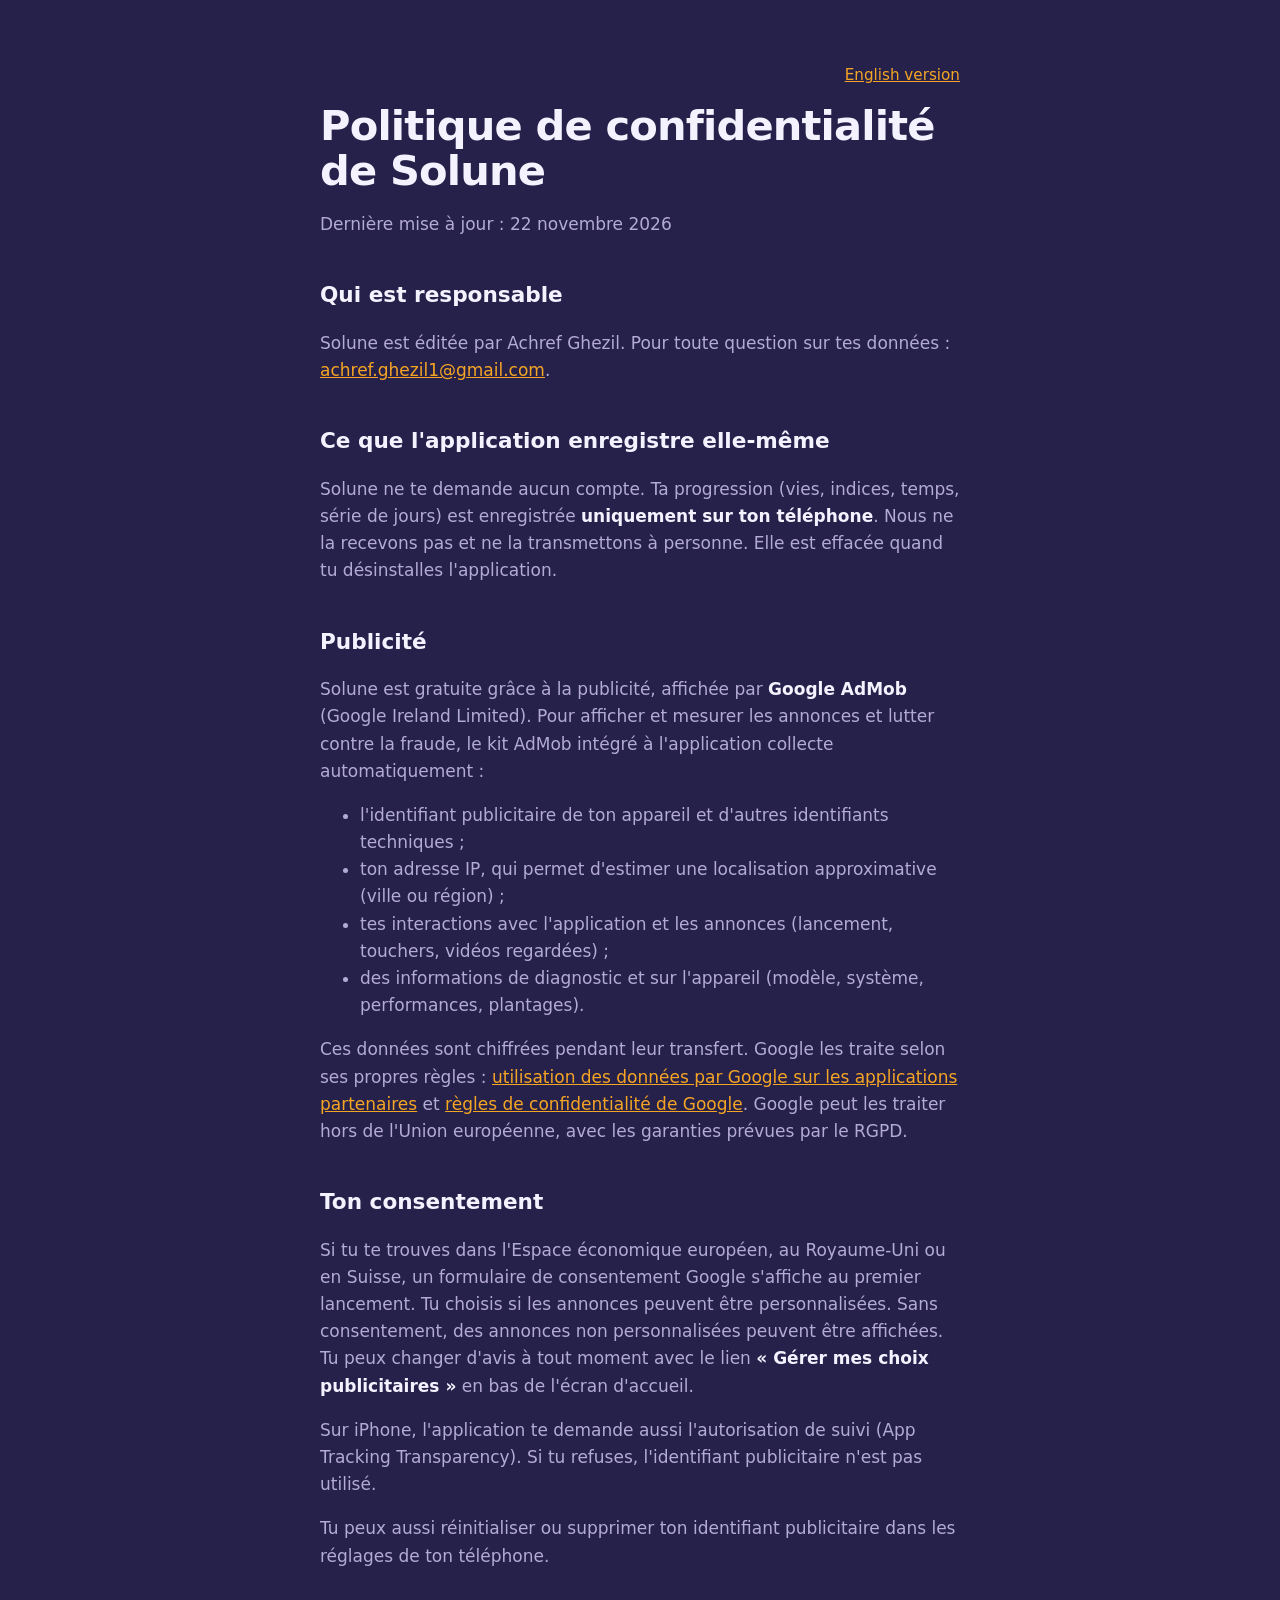
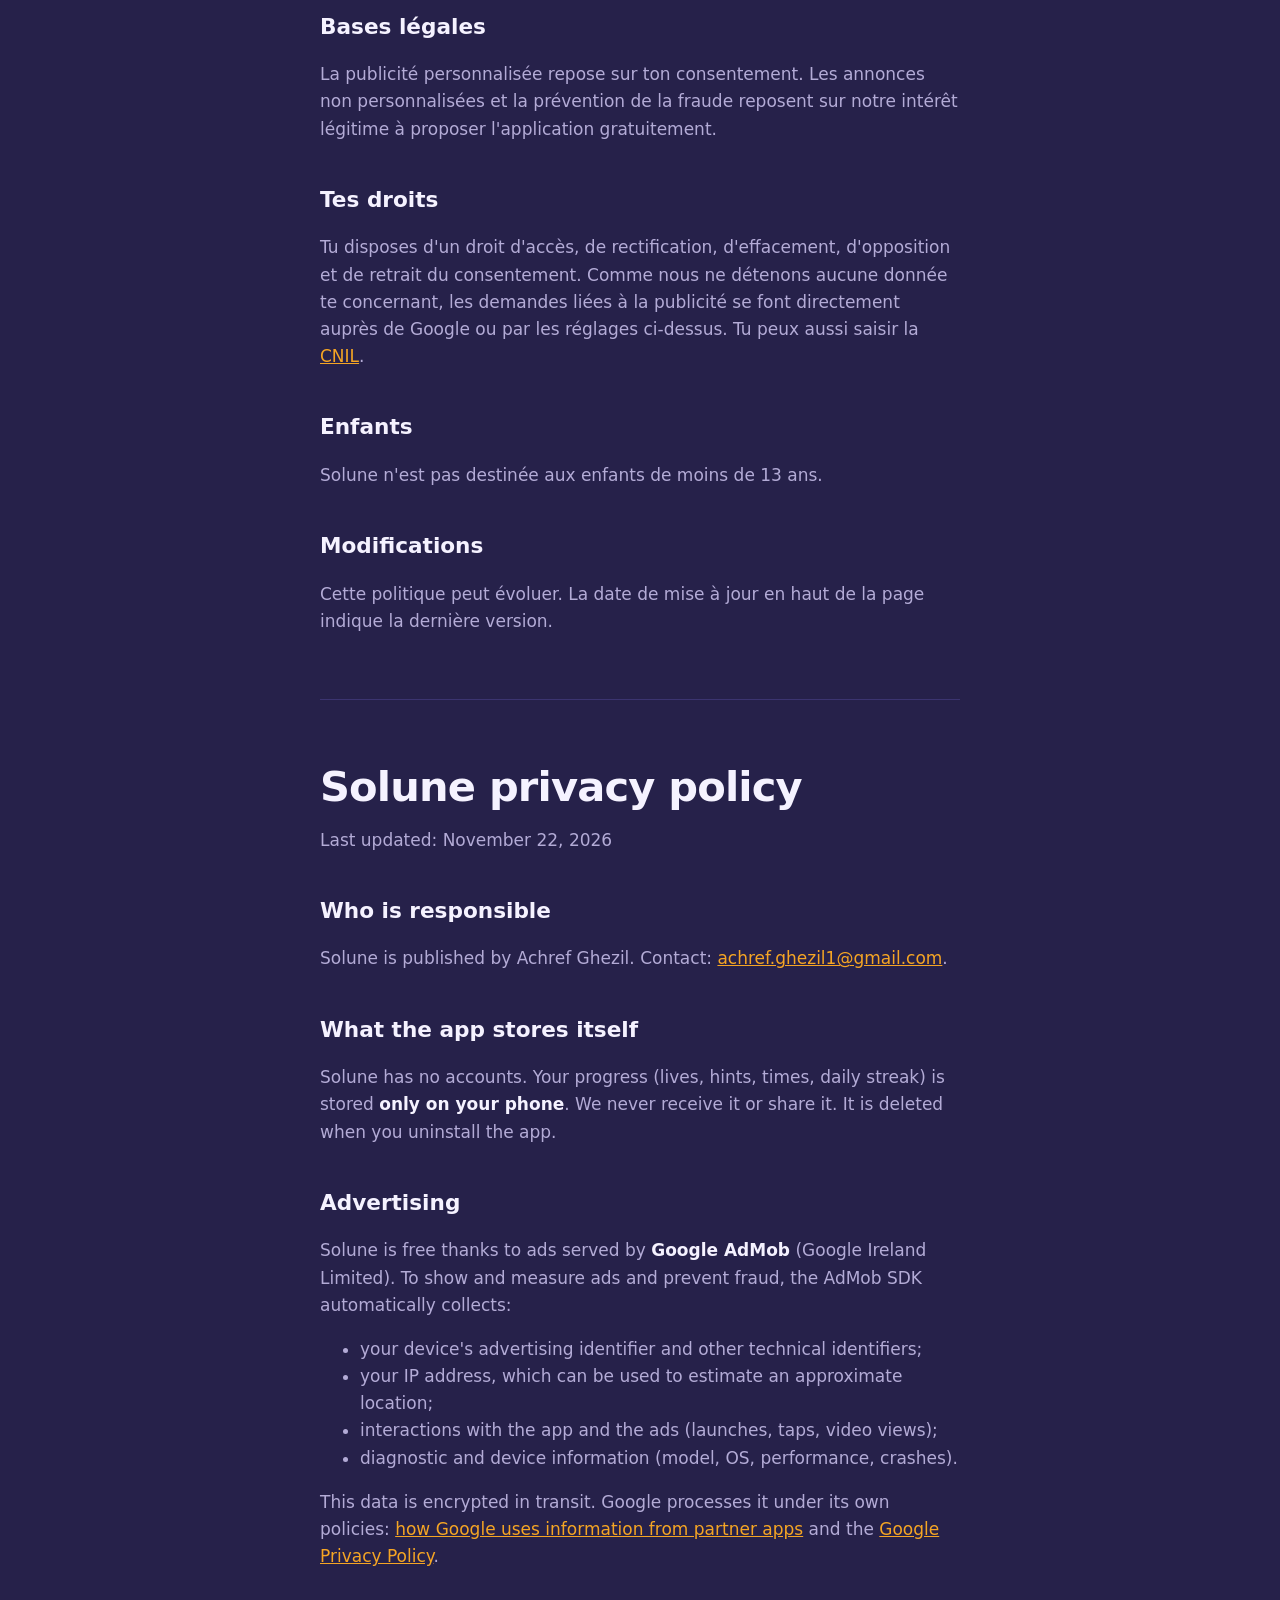
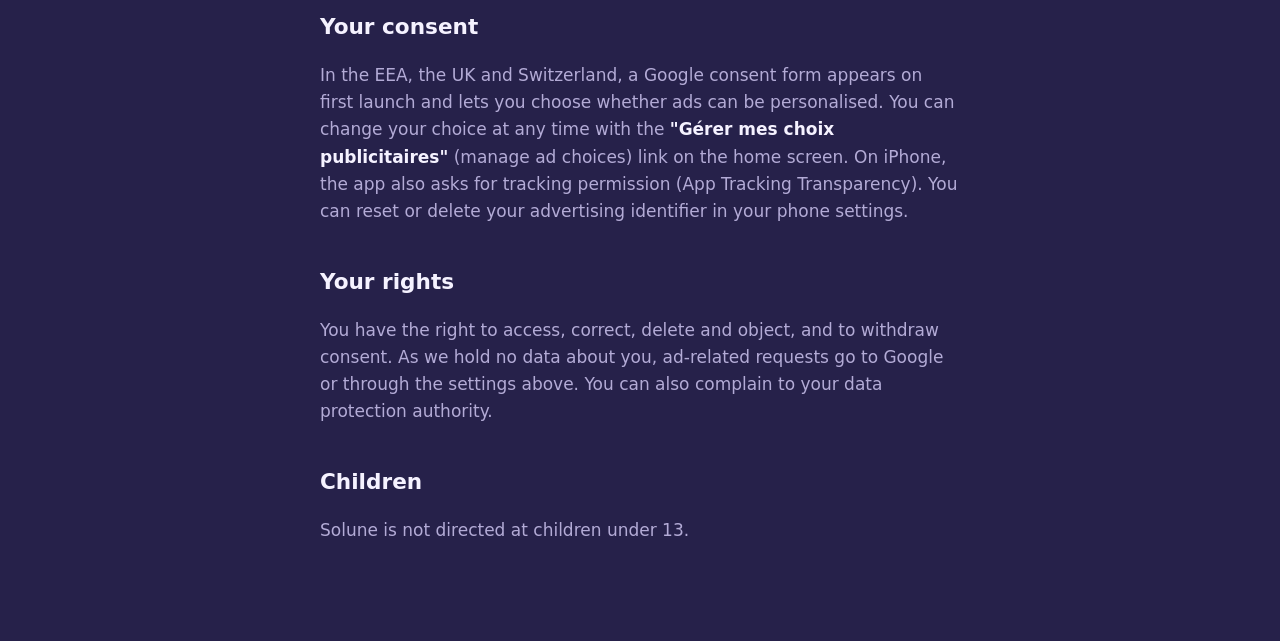
==== privacy.html @ 43195284 "Add files via upload" ====
<!doctype html>
<html lang="fr">
<head>
  <meta charset="utf-8">
  <meta name="viewport" content="width=device-width, initial-scale=1">
  <title>Solune, politique de confidentialité</title>
  <link rel="icon" href="favicon.png">
  <link rel="stylesheet" href="style.css">
</head>
<body>
<main>
  <p class="lang"><a href="#english">English version</a></p>
  <h1>Politique de confidentialité de Solune</h1>
  <p>Dernière mise à jour : 22 novembre 2026</p>

  <h2>Qui est responsable</h2>
  <p>Solune est éditée par Achref Ghezil.
    Pour toute question sur tes données : <a href="mailto:achref.ghezil1@gmail.com">achref.ghezil1@gmail.com</a>.</p>

  <h2>Ce que l'application enregistre elle-même</h2>
  <p>Solune ne te demande aucun compte. Ta progression (vies, indices, temps, série de jours) est enregistrée
    <strong>uniquement sur ton téléphone</strong>. Nous ne la recevons pas et ne la transmettons à personne.
    Elle est effacée quand tu désinstalles l'application.</p>

  <h2>Publicité</h2>
  <p>Solune est gratuite grâce à la publicité, affichée par <strong>Google AdMob</strong>
    (Google Ireland Limited). Pour afficher et mesurer les annonces et lutter contre la fraude,
    le kit AdMob intégré à l'application collecte automatiquement :</p>
  <ul>
    <li>l'identifiant publicitaire de ton appareil et d'autres identifiants techniques ;</li>
    <li>ton adresse IP, qui permet d'estimer une localisation approximative (ville ou région) ;</li>
    <li>tes interactions avec l'application et les annonces (lancement, touchers, vidéos regardées) ;</li>
    <li>des informations de diagnostic et sur l'appareil (modèle, système, performances, plantages).</li>
  </ul>
  <p>Ces données sont chiffrées pendant leur transfert. Google les traite selon ses propres règles :
    <a href="https://policies.google.com/technologies/partner-sites">utilisation des données par Google sur les applications partenaires</a>
    et <a href="https://policies.google.com/privacy">règles de confidentialité de Google</a>.
    Google peut les traiter hors de l'Union européenne, avec les garanties prévues par le RGPD.</p>

  <h2>Ton consentement</h2>
  <p>Si tu te trouves dans l'Espace économique européen, au Royaume-Uni ou en Suisse, un formulaire
    de consentement Google s'affiche au premier lancement. Tu choisis si les annonces peuvent être
    personnalisées. Sans consentement, des annonces non personnalisées peuvent être affichées.
    Tu peux changer d'avis à tout moment avec le lien <strong>« Gérer mes choix publicitaires »</strong>
    en bas de l'écran d'accueil.</p>
  <p>Sur iPhone, l'application te demande aussi l'autorisation de suivi (App Tracking Transparency).
    Si tu refuses, l'identifiant publicitaire n'est pas utilisé.</p>
  <p>Tu peux aussi réinitialiser ou supprimer ton identifiant publicitaire dans les réglages de ton téléphone.</p>

  <h2>Bases légales</h2>
  <p>La publicité personnalisée repose sur ton consentement. Les annonces non personnalisées et la
    prévention de la fraude reposent sur notre intérêt légitime à proposer l'application gratuitement.</p>

  <h2>Tes droits</h2>
  <p>Tu disposes d'un droit d'accès, de rectification, d'effacement, d'opposition et de retrait du
    consentement. Comme nous ne détenons aucune donnée te concernant, les demandes liées à la publicité
    se font directement auprès de Google ou par les réglages ci-dessus. Tu peux aussi saisir la
    <a href="https://www.cnil.fr/fr/plaintes">CNIL</a>.</p>

  <h2>Enfants</h2>
  <p>Solune n'est pas destinée aux enfants de moins de 13 ans.</p>

  <h2>Modifications</h2>
  <p>Cette politique peut évoluer. La date de mise à jour en haut de la page indique la dernière version.</p>

  <hr>

  <section id="english" lang="en">
    <h1>Solune privacy policy</h1>
    <p>Last updated: November 22, 2026</p>

    <h2>Who is responsible</h2>
    <p>Solune is published by Achref Ghezil.
      Contact: <a href="mailto:achref.ghezil1@gmail.com">achref.ghezil1@gmail.com</a>.</p>

    <h2>What the app stores itself</h2>
    <p>Solune has no accounts. Your progress (lives, hints, times, daily streak) is stored
      <strong>only on your phone</strong>. We never receive it or share it. It is deleted when you uninstall the app.</p>

    <h2>Advertising</h2>
    <p>Solune is free thanks to ads served by <strong>Google AdMob</strong> (Google Ireland Limited).
      To show and measure ads and prevent fraud, the AdMob SDK automatically collects:</p>
    <ul>
      <li>your device's advertising identifier and other technical identifiers;</li>
      <li>your IP address, which can be used to estimate an approximate location;</li>
      <li>interactions with the app and the ads (launches, taps, video views);</li>
      <li>diagnostic and device information (model, OS, performance, crashes).</li>
    </ul>
    <p>This data is encrypted in transit. Google processes it under its own policies:
      <a href="https://policies.google.com/technologies/partner-sites">how Google uses information from partner apps</a>
      and the <a href="https://policies.google.com/privacy">Google Privacy Policy</a>.</p>

    <h2>Your consent</h2>
    <p>In the EEA, the UK and Switzerland, a Google consent form appears on first launch and lets you choose
      whether ads can be personalised. You can change your choice at any time with the
      <strong>"Gérer mes choix publicitaires"</strong> (manage ad choices) link on the home screen.
      On iPhone, the app also asks for tracking permission (App Tracking Transparency).
      You can reset or delete your advertising identifier in your phone settings.</p>

    <h2>Your rights</h2>
    <p>You have the right to access, correct, delete and object, and to withdraw consent. As we hold no data about you,
      ad-related requests go to Google or through the settings above. You can also complain to your data protection authority.</p>

    <h2>Children</h2>
    <p>Solune is not directed at children under 13.</p>
  </section>
</main>
</body>
</html>
---- style.css ----
:root {
  --dusk: #26214a;
  --deep: #1a1636;
  --line: #3b3470;
  --paper: #f1eef8;
  --sun: #f5a524;
  --text: #f5f2ff;
  --muted: #b3abd6;
}
* { box-sizing: border-box; }
body {
  margin: 0;
  background: var(--dusk);
  color: var(--text);
  font: 17px/1.6 Inter, system-ui, -apple-system, "Segoe UI", Roboto, sans-serif;
}
main { max-width: 680px; margin: 0 auto; padding: 48px 20px 80px; }
a { color: var(--sun); }
a:focus-visible { outline: 3px solid var(--sun); outline-offset: 3px; }
h1 { font-size: 2.6rem; line-height: 1.1; letter-spacing: -0.02em; margin: 0 0 12px; }
h2 { font-size: 1.35rem; margin: 40px 0 8px; }
p, li { color: var(--muted); }
strong { color: var(--text); }
.hero { text-align: center; padding-top: 24px; }
.hero img { width: 160px; height: 160px; }
.hero p { font-size: 1.2rem; }
.stores { display: flex; gap: 12px; justify-content: center; flex-wrap: wrap; margin: 28px 0; }
.stores a {
  background: var(--sun); color: var(--dusk); text-decoration: none; font-weight: 700;
  padding: 14px 22px; border-radius: 12px;
}
.rules { background: var(--deep); border-radius: 16px; padding: 8px 24px 16px; margin-top: 40px; }
footer { margin-top: 56px; font-size: 0.9rem; text-align: center; }
.lang { text-align: right; font-size: 0.95rem; }
hr { border: 0; border-top: 1px solid var(--line); margin: 64px 0; }
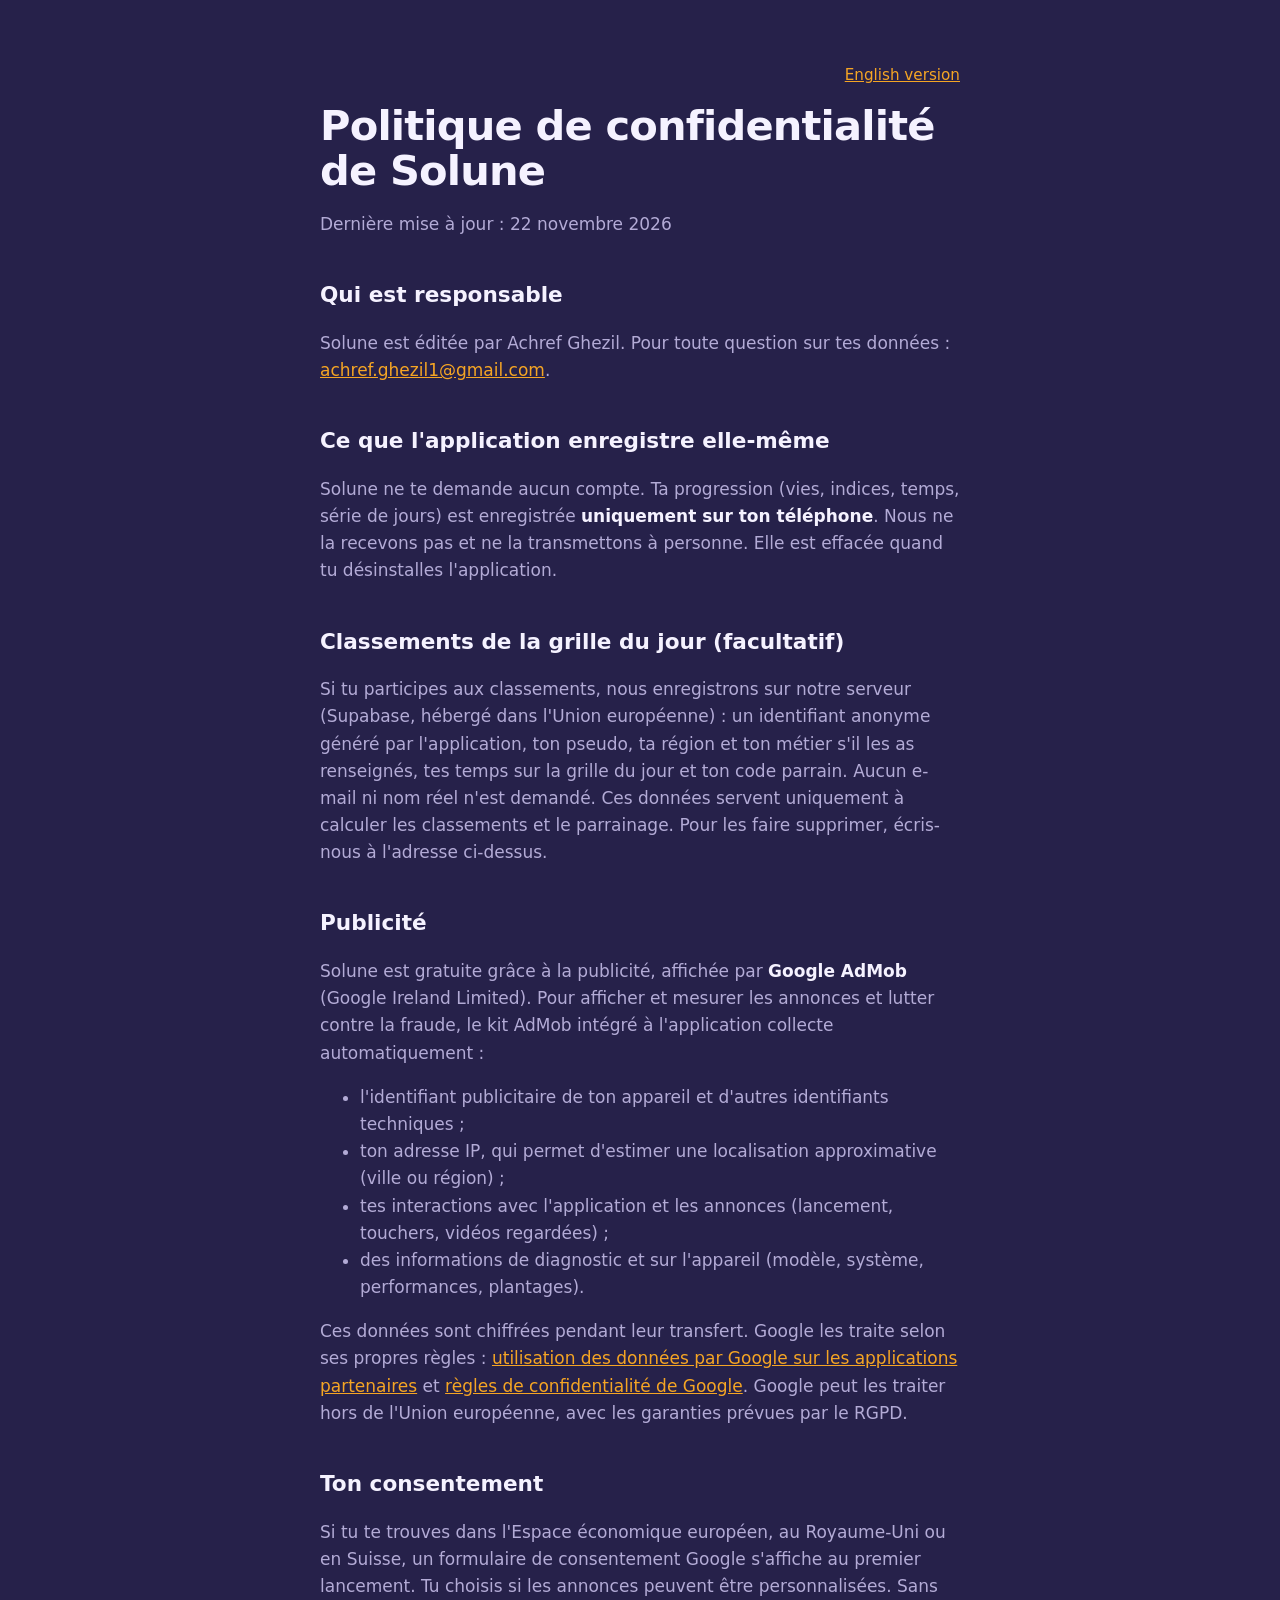
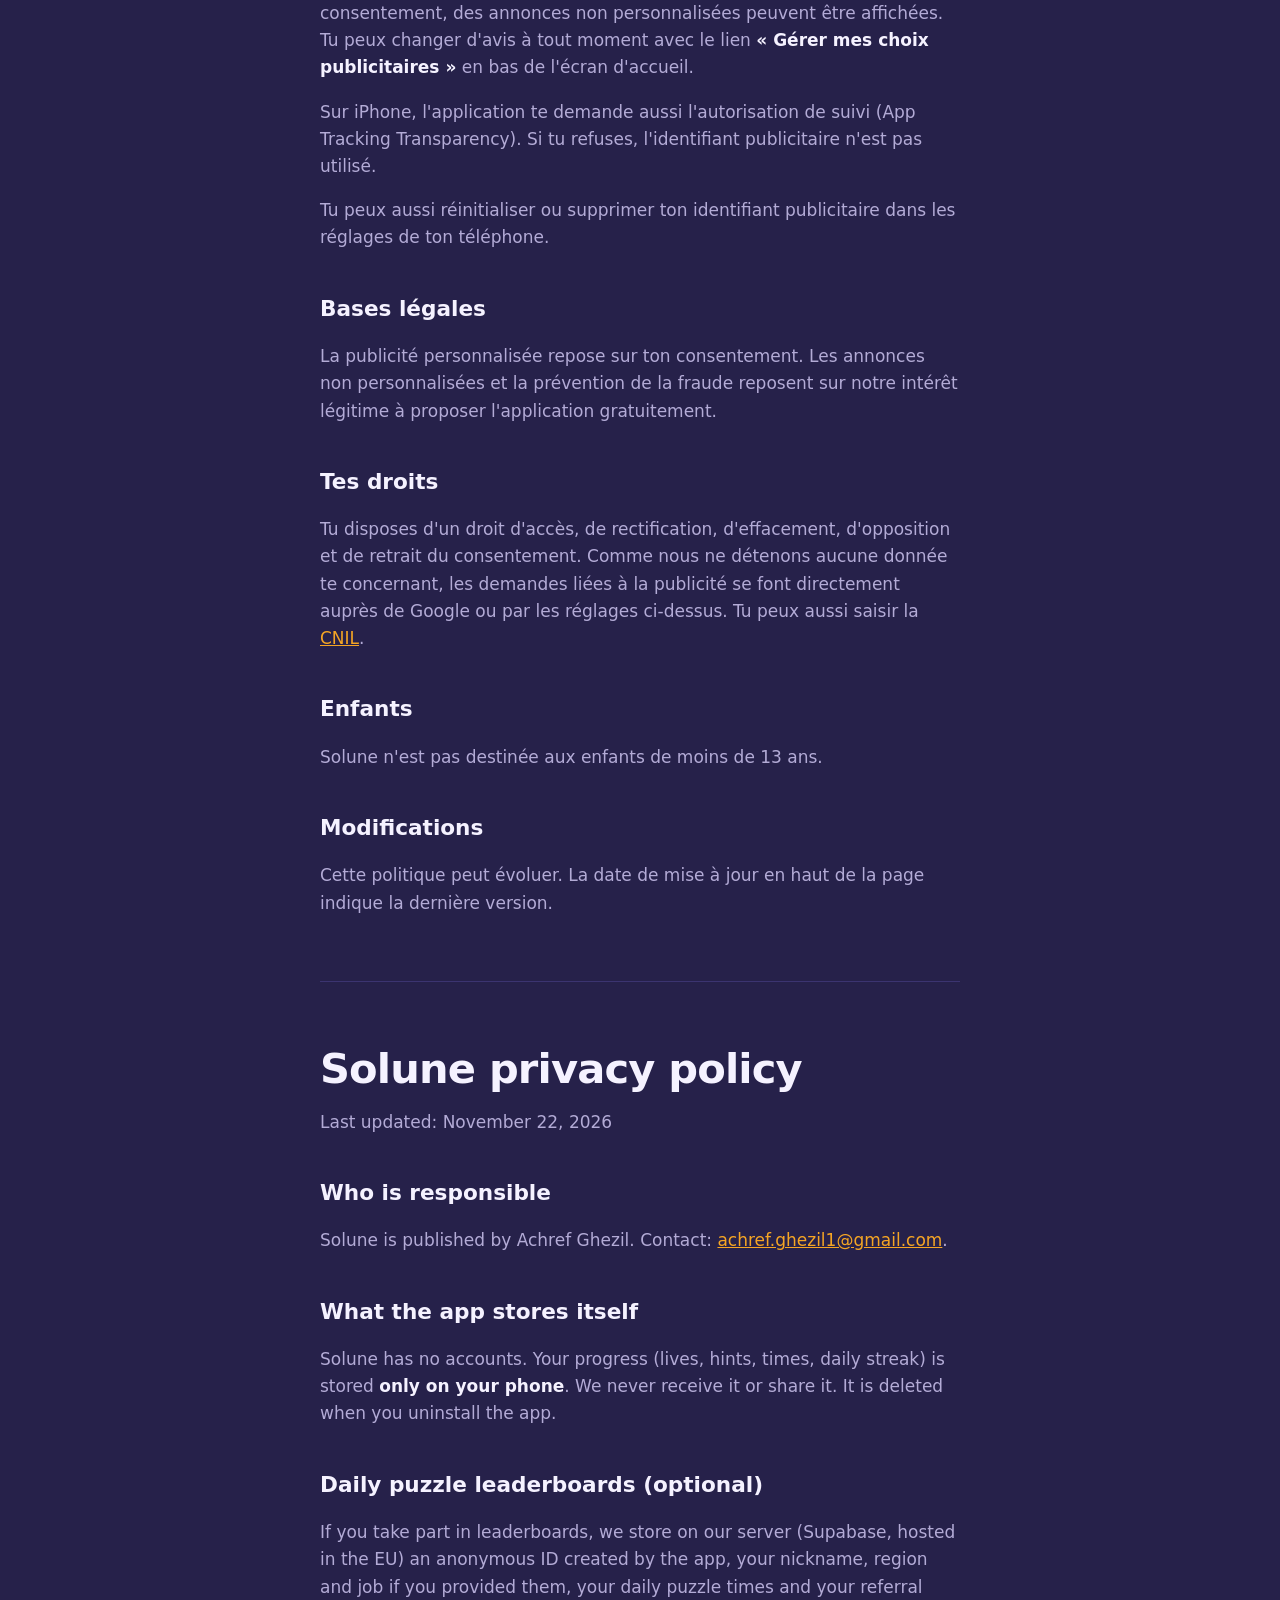
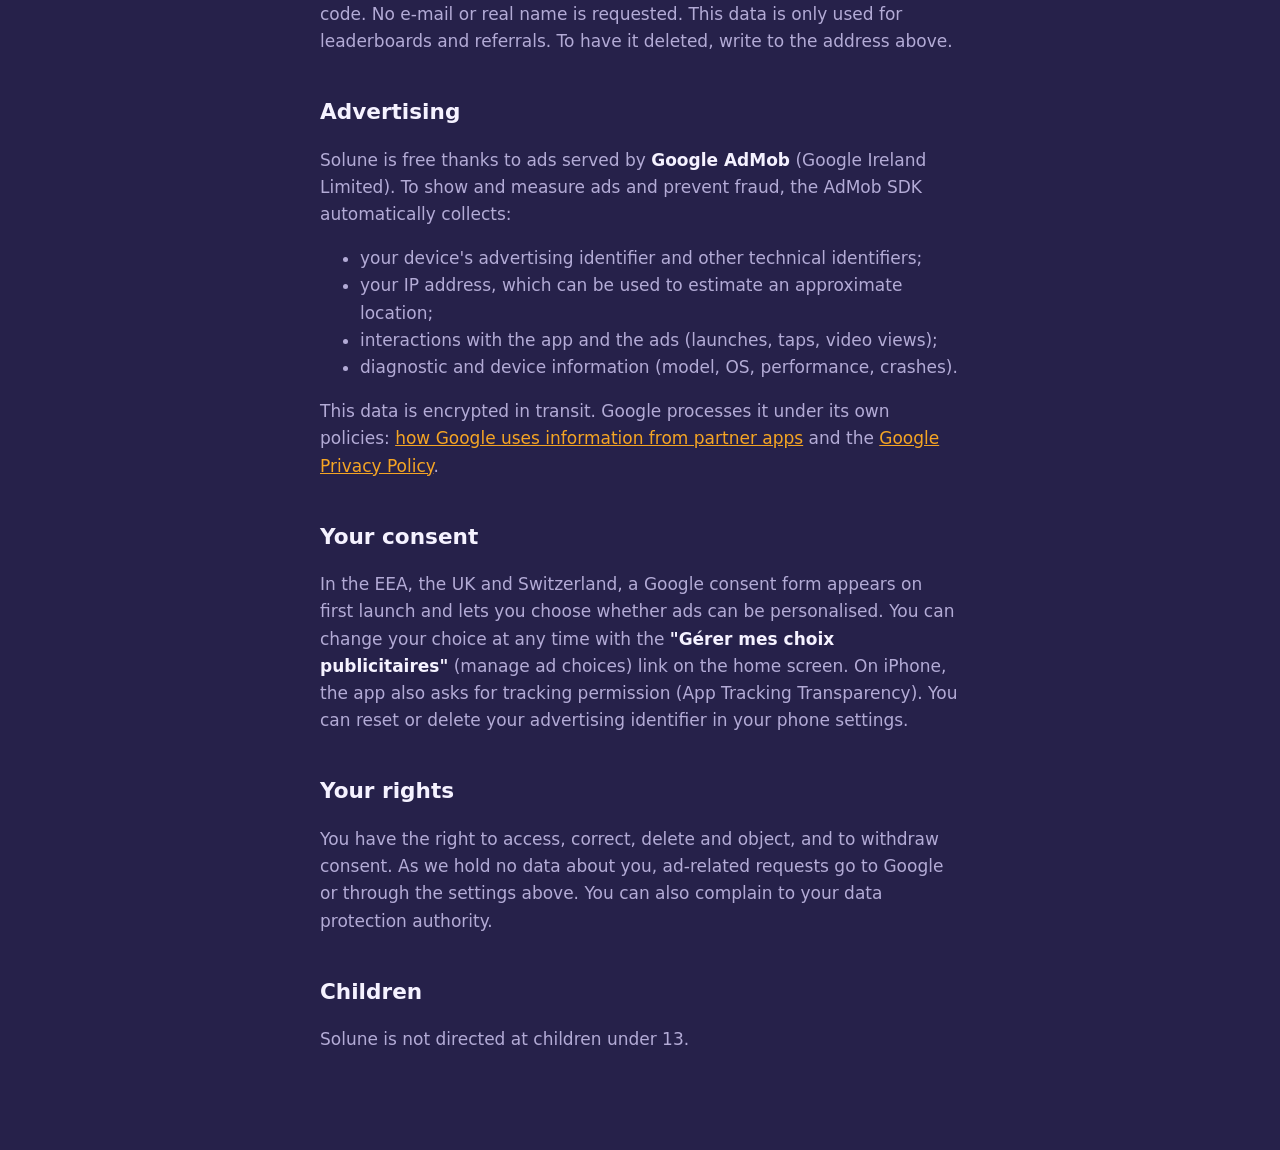
==== commit ac362794: "nouvelle page de privacy" ====
--- a/privacy.html
+++ b/privacy.html
@@ -21,6 +21,13 @@
   <p>Solune ne te demande aucun compte. Ta progression (vies, indices, temps, série de jours) est enregistrée
     <strong>uniquement sur ton téléphone</strong>. Nous ne la recevons pas et ne la transmettons à personne.
     Elle est effacée quand tu désinstalles l'application.</p>
+
+  <h2>Classements de la grille du jour (facultatif)</h2>
+  <p>Si tu participes aux classements, nous enregistrons sur notre serveur (Supabase, hébergé dans l'Union européenne) :
+    un identifiant anonyme généré par l'application, ton pseudo, ta région et ton métier s'il les as renseignés,
+    tes temps sur la grille du jour et ton code parrain. Aucun e-mail ni nom réel n'est demandé.
+    Ces données servent uniquement à calculer les classements et le parrainage. Pour les faire supprimer, écris-nous
+    à l'adresse ci-dessus.</p>
 
   <h2>Publicité</h2>
   <p>Solune est gratuite grâce à la publicité, affichée par <strong>Google AdMob</strong>
@@ -77,6 +84,11 @@
     <p>Solune has no accounts. Your progress (lives, hints, times, daily streak) is stored
       <strong>only on your phone</strong>. We never receive it or share it. It is deleted when you uninstall the app.</p>
 
+    <h2>Daily puzzle leaderboards (optional)</h2>
+    <p>If you take part in leaderboards, we store on our server (Supabase, hosted in the EU) an anonymous ID created by the app,
+      your nickname, region and job if you provided them, your daily puzzle times and your referral code. No e-mail or real name is
+      requested. This data is only used for leaderboards and referrals. To have it deleted, write to the address above.</p>
+
     <h2>Advertising</h2>
     <p>Solune is free thanks to ads served by <strong>Google AdMob</strong> (Google Ireland Limited).
       To show and measure ads and prevent fraud, the AdMob SDK automatically collects:</p>
